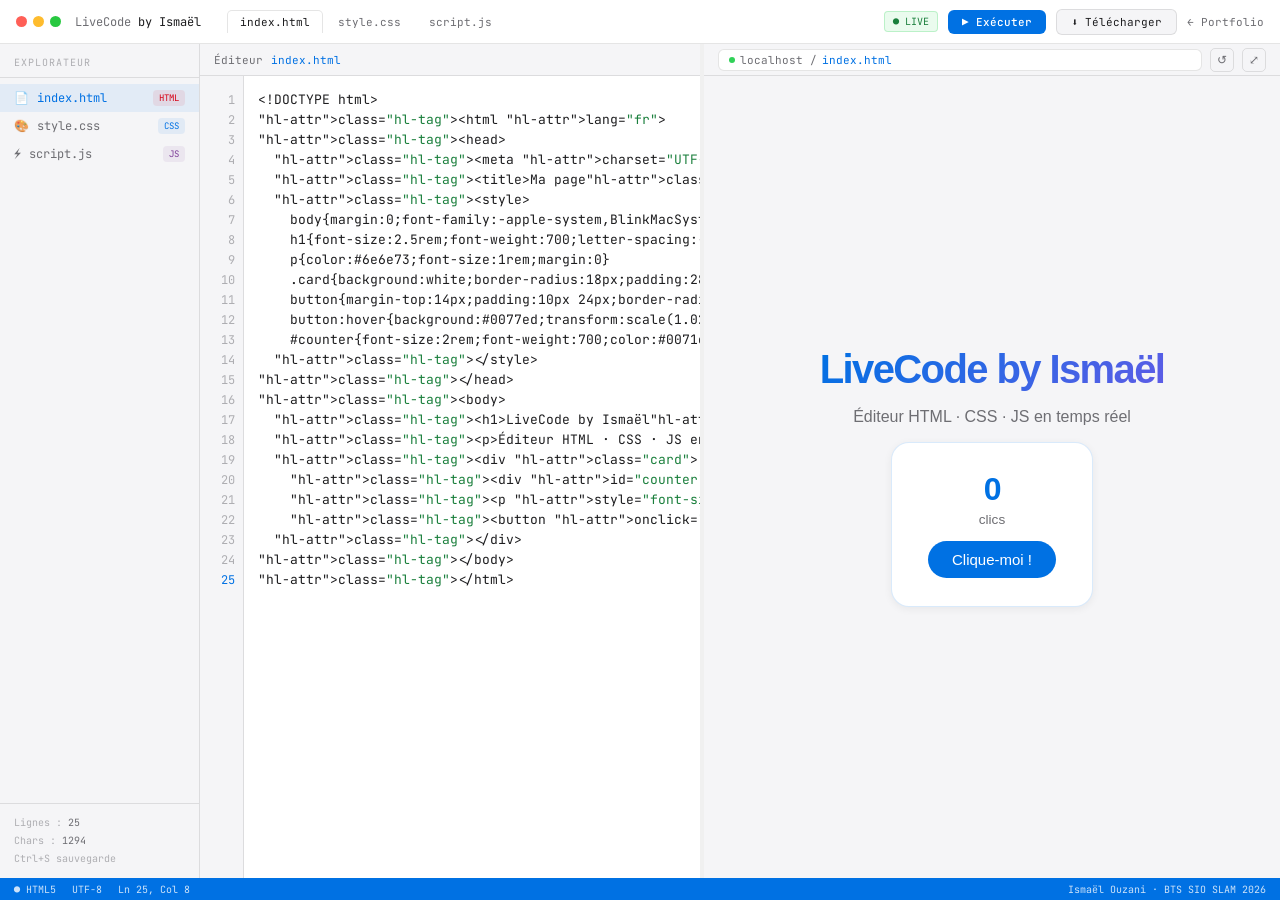
==== live-editor/index.html @ 73cd66b6 "Add files via upload" ====
<!DOCTYPE html>
<html lang="fr">
<head>
<meta charset="UTF-8">
<meta name="viewport" content="width=device-width, initial-scale=1.0">
<title>LiveCode — Ismaël Ouzani</title>
<link rel="icon" type="image/svg+xml" href="../favicon.svg">
<link rel="stylesheet" href="style.css">
</head>
<body style="display:flex;flex-direction:column;height:100vh">

<div class="toast" id="toast"></div>

<div class="topbar">
  <div class="mac-dots"><div class="dot d-red"></div><div class="dot d-yellow"></div><div class="dot d-green"></div></div>
  <span class="tb-title">LiveCode <span>by Ismaël</span></span>
  <div class="tb-tabs">
    <div class="tab active" onclick="switchTab('html')">index.html</div>
    <div class="tab" onclick="switchTab('css')">style.css</div>
    <div class="tab" onclick="switchTab('js')">script.js</div>
  </div>
  <div class="tb-right">
    <span class="live-badge">● LIVE</span>
    <button class="run-btn" onclick="forceRefresh()">▶ Exécuter</button>
    <button class="dl-btn" onclick="downloadAll()">⬇ Télécharger</button>
    <a href="../index.html" class="back-link">← Portfolio</a>
  </div>
</div>

<div style="display:flex;flex:1;overflow:hidden">
  <div class="sidebar">
    <div class="sb-head">Explorateur</div>
    <div class="file-list">
      <div class="file-item active" onclick="switchTab('html')">📄 <span style="flex:1">index.html</span><span class="file-lang fl-html">HTML</span></div>
      <div class="file-item" onclick="switchTab('css')">🎨 <span style="flex:1">style.css</span><span class="file-lang fl-css">CSS</span></div>
      <div class="file-item" onclick="switchTab('js')">⚡ <span style="flex:1">script.js</span><span class="file-lang fl-js">JS</span></div>
    </div>
    <div class="sb-info">
      <div class="sb-stat">Lignes : <span id="lineCount">—</span></div>
      <div class="sb-stat">Chars : <span id="charCount">—</span></div>
      <div class="sb-stat">Ctrl+S sauvegarde</div>
    </div>
  </div>

  <div class="editor-pane">
    <div class="editor-bar">
      <span style="font-family:var(--mono);font-size:11px;color:var(--muted)">Éditeur</span>
      <span class="eb-file" id="currentFile">index.html</span>
      <div class="mod-dot" id="modDot"></div>
    </div>
    <div class="editor-body">
      <div class="line-nums" id="lineNums"></div>
      <div class="code-area">
        <div class="hl" id="hlCode"></div>
        <textarea id="codeInput" spellcheck="false" autocorrect="off" autocapitalize="off"></textarea>
      </div>
    </div>
  </div>

  <div class="divider" id="divider"></div>

  <div class="preview-pane" id="previewPane">
    <div class="preview-bar">
      <div class="preview-url"><span class="pu-dot"></span>localhost / <span style="color:var(--blue)">index.html</span></div>
      <button class="pb-btn" onclick="forceRefresh()">↺</button>
      <button class="pb-btn" onclick="openFull()">⤢</button>
    </div>
    <iframe id="preview" sandbox="allow-scripts allow-same-origin"></iframe>
  </div>
</div>

<div class="statusbar">
  <div class="st">● HTML5</div>
  <div class="st">UTF-8</div>
  <div class="st" id="stCursor">Ln 1, Col 1</div>
  <div class="st r">Ismaël Ouzani · BTS SIO SLAM 2026</div>
</div>

<script src="script.js"></script>
</body>
</html>
---- live-editor/style.css ----
@import url('https://fonts.googleapis.com/css2?family=Inter:wght@300;400;500;600&family=JetBrains+Mono:wght@400;500&display=swap');
:root {
  --bg:#ffffff; --bg2:#f5f5f7; --bg3:#e8e8ed;
  --text:#1d1d1f; --muted:#6e6e73; --hint:#aeaeb2;
  --blue:#0071e3; --border:rgba(0,0,0,0.1); --border-l:rgba(0,0,0,0.06);
  --font:'Inter',-apple-system,sans-serif; --mono:'JetBrains Mono',monospace;
  --hl-tag:#d70015; --hl-attr:#0071e3; --hl-str:#1a7f3c;
  --hl-cmt:rgba(0,0,0,0.3); --hl-val:#7d3c98; --hl-kw:#d70015;
}
*{box-sizing:border-box;margin:0;padding:0}
html,body{height:100%;overflow:hidden}
body{font-family:var(--font);background:var(--bg);color:var(--text);-webkit-font-smoothing:antialiased}

.topbar{height:44px;background:rgba(255,255,255,0.85);border-bottom:0.5px solid var(--border);display:flex;align-items:center;padding:0 16px;gap:14px;backdrop-filter:blur(20px);flex-shrink:0;position:relative;z-index:10}
.mac-dots{display:flex;gap:6px}
.dot{width:11px;height:11px;border-radius:50%}
.d-red{background:#ff5f57}.d-yellow{background:#febc2e}.d-green{background:#28c840}
.tb-title{font-family:var(--mono);font-size:12px;color:var(--muted)}
.tb-title span{color:var(--text)}
.tb-tabs{display:flex;gap:2px;margin-left:12px}
.tab{font-family:var(--mono);font-size:11px;padding:4px 12px;border-radius:5px 5px 0 0;color:var(--muted);cursor:pointer;border:0.5px solid transparent;border-bottom:none;transition:all .15s;user-select:none}
.tab.active{background:var(--bg);color:var(--text);border-color:var(--border)}
.tb-right{margin-left:auto;display:flex;align-items:center;gap:10px}
.run-btn{display:flex;align-items:center;gap:6px;padding:5px 14px;background:var(--blue);border:none;border-radius:6px;color:#fff;font-family:var(--mono);font-size:11px;font-weight:500;cursor:pointer;transition:background .15s,transform .15s}
.run-btn:hover{background:#0077ed;transform:scale(1.01)}
.dl-btn{display:flex;align-items:center;gap:6px;padding:5px 14px;background:var(--bg2);border:0.5px solid var(--border);border-radius:6px;color:var(--text);font-family:var(--mono);font-size:11px;cursor:pointer;transition:all .15s}
.dl-btn:hover{background:var(--bg3)}
.live-badge{font-family:var(--mono);font-size:10px;padding:3px 8px;border-radius:4px;background:rgba(48,209,88,0.1);color:#1a7f3c;border:0.5px solid rgba(48,209,88,0.25)}
.back-link{font-family:var(--mono);font-size:11px;color:var(--muted);text-decoration:none;transition:color .15s}
.back-link:hover{color:var(--text)}

.workspace{display:flex;flex:1;overflow:hidden}

.sidebar{width:200px;background:var(--bg2);border-right:0.5px solid var(--border);flex-shrink:0;display:flex;flex-direction:column}
.sb-head{font-family:var(--mono);font-size:10px;color:var(--hint);letter-spacing:.1em;padding:12px 14px 8px;text-transform:uppercase;border-bottom:0.5px solid var(--border)}
.file-list{padding:6px 0;flex:1}
.file-item{display:flex;align-items:center;gap:8px;padding:6px 14px;font-family:var(--mono);font-size:12px;color:var(--muted);cursor:pointer;transition:background .15s,color .15s;user-select:none}
.file-item:hover{background:rgba(0,0,0,0.04);color:var(--text)}
.file-item.active{background:rgba(0,113,227,0.08);color:var(--blue)}
.file-lang{font-size:9px;padding:2px 6px;border-radius:4px;margin-left:auto}
.fl-html{background:rgba(215,0,21,0.08);color:#d70015}
.fl-css{background:rgba(0,113,227,0.08);color:var(--blue)}
.fl-js{background:rgba(125,60,152,0.08);color:#7d3c98}
.sb-info{padding:10px 14px;border-top:0.5px solid var(--border)}
.sb-stat{font-family:var(--mono);font-size:10px;color:var(--hint);line-height:1.8}
.sb-stat span{color:var(--muted)}

.editor-pane{flex:1;display:flex;flex-direction:column;overflow:hidden}
.editor-bar{height:32px;background:var(--bg2);border-bottom:0.5px solid var(--border);display:flex;align-items:center;padding:0 14px;gap:8px;flex-shrink:0}
.eb-file{font-family:var(--mono);font-size:11px;color:var(--blue)}
.mod-dot{width:6px;height:6px;border-radius:50%;background:#ff5f57;margin-left:auto;opacity:0;transition:opacity .3s}
.mod-dot.show{opacity:1}
.editor-body{flex:1;display:flex;overflow:hidden}
.line-nums{width:44px;background:var(--bg2);border-right:0.5px solid var(--border);padding:14px 0;overflow:hidden;flex-shrink:0;user-select:none}
.ln{font-family:var(--mono);font-size:12px;color:var(--hint);text-align:right;padding:0 8px;line-height:20px}
.ln.cur{color:var(--blue)}
.code-area{flex:1;background:var(--bg);position:relative;overflow:hidden}
textarea#codeInput{position:absolute;inset:0;width:100%;height:100%;background:transparent;border:none;outline:none;color:transparent;caret-color:var(--blue);font-family:var(--mono);font-size:13px;line-height:20px;padding:14px;resize:none;z-index:2;white-space:pre;overflow-wrap:normal;overflow:auto;tab-size:2}
.hl{position:absolute;inset:0;font-family:var(--mono);font-size:13px;line-height:20px;padding:14px;pointer-events:none;z-index:1;white-space:pre;overflow:hidden}
.hl-tag{color:var(--hl-tag)}.hl-attr{color:var(--hl-attr)}.hl-str{color:var(--hl-str)}.hl-cmt{color:var(--hl-cmt);font-style:italic}.hl-val{color:var(--hl-val)}.hl-kw{color:var(--hl-kw)}.hl-num{color:#7d3c98}

.divider{width:4px;background:var(--border-l);flex-shrink:0;cursor:col-resize;transition:background .2s}
.divider:hover{background:var(--blue)}

.preview-pane{width:45%;display:flex;flex-direction:column;flex-shrink:0}
.preview-bar{height:32px;background:var(--bg2);border-bottom:0.5px solid var(--border);display:flex;align-items:center;padding:0 14px;gap:8px;flex-shrink:0}
.preview-url{flex:1;background:var(--bg);border:0.5px solid var(--border);border-radius:6px;padding:3px 10px;font-family:var(--mono);font-size:11px;color:var(--muted);display:flex;align-items:center;gap:5px}
.pu-dot{width:6px;height:6px;border-radius:50%;background:#30d158}
.pb-btn{width:24px;height:24px;border-radius:5px;background:transparent;border:0.5px solid var(--border);color:var(--muted);font-size:12px;display:flex;align-items:center;justify-content:center;cursor:pointer;transition:all .15s}
.pb-btn:hover{border-color:var(--blue);color:var(--blue)}
iframe#preview{flex:1;border:none;background:#fff}

.statusbar{height:22px;background:var(--blue);display:flex;align-items:center;padding:0 14px;gap:16px;flex-shrink:0}
.st{font-family:var(--mono);font-size:10px;color:rgba(255,255,255,0.8);display:flex;align-items:center;gap:4px}
.st.r{margin-left:auto}

.toast{position:fixed;bottom:32px;left:50%;transform:translateX(-50%) translateY(12px);background:var(--text);border-radius:8px;padding:8px 18px;font-family:var(--mono);font-size:12px;color:#fff;opacity:0;transition:all .25s ease;z-index:1000;pointer-events:none;white-space:nowrap}
.toast.show{opacity:1;transform:translateX(-50%) translateY(0)}
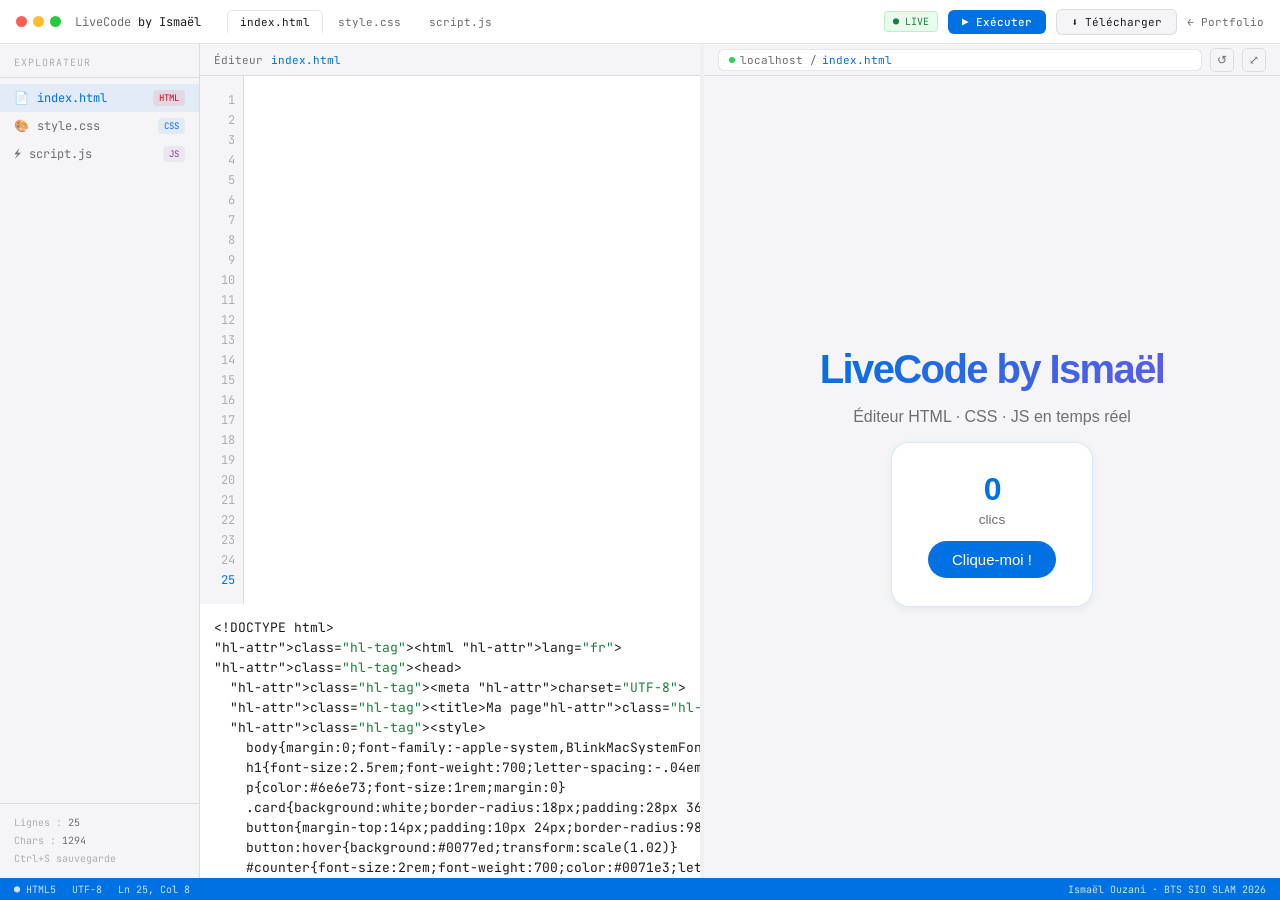
==== commit 94cfac7a: "changes" ====
--- a/live-editor/index.html
+++ b/live-editor/index.html
@@ -7,7 +7,7 @@
 <link rel="icon" type="image/svg+xml" href="../favicon.svg">
 <link rel="stylesheet" href="style.css">
 </head>
-<body style="display:flex;flex-direction:column;height:100vh">
+<body class="editor-body">
 
 <div class="toast" id="toast"></div>
 
@@ -27,13 +27,13 @@
   </div>
 </div>
 
-<div style="display:flex;flex:1;overflow:hidden">
+<div class="editor-layout">
   <div class="sidebar">
     <div class="sb-head">Explorateur</div>
     <div class="file-list">
-      <div class="file-item active" onclick="switchTab('html')">📄 <span style="flex:1">index.html</span><span class="file-lang fl-html">HTML</span></div>
-      <div class="file-item" onclick="switchTab('css')">🎨 <span style="flex:1">style.css</span><span class="file-lang fl-css">CSS</span></div>
-      <div class="file-item" onclick="switchTab('js')">⚡ <span style="flex:1">script.js</span><span class="file-lang fl-js">JS</span></div>
+      <div class="file-item active" onclick="switchTab('html')">📄 <span class="file-name">index.html</span><span class="file-lang fl-html">HTML</span></div>
+      <div class="file-item" onclick="switchTab('css')">🎨 <span class="file-name">style.css</span><span class="file-lang fl-css">CSS</span></div>
+      <div class="file-item" onclick="switchTab('js')">⚡ <span class="file-name">script.js</span><span class="file-lang fl-js">JS</span></div>
     </div>
     <div class="sb-info">
       <div class="sb-stat">Lignes : <span id="lineCount">—</span></div>
@@ -44,7 +44,7 @@
 
   <div class="editor-pane">
     <div class="editor-bar">
-      <span style="font-family:var(--mono);font-size:11px;color:var(--muted)">Éditeur</span>
+      <span class="editor-label">Éditeur</span>
       <span class="eb-file" id="currentFile">index.html</span>
       <div class="mod-dot" id="modDot"></div>
     </div>
@@ -61,7 +61,7 @@
 
   <div class="preview-pane" id="previewPane">
     <div class="preview-bar">
-      <div class="preview-url"><span class="pu-dot"></span>localhost / <span style="color:var(--blue)">index.html</span></div>
+      <div class="preview-url"><span class="pu-dot"></span>localhost / <span class="pu-file">index.html</span></div>
       <button class="pb-btn" onclick="forceRefresh()">↺</button>
       <button class="pb-btn" onclick="openFull()">⤢</button>
     </div>
--- a/live-editor/style.css
+++ b/live-editor/style.css
@@ -76,3 +76,10 @@
 
 .toast{position:fixed;bottom:32px;left:50%;transform:translateX(-50%) translateY(12px);background:var(--text);border-radius:8px;padding:8px 18px;font-family:var(--mono);font-size:12px;color:#fff;opacity:0;transition:all .25s ease;z-index:1000;pointer-events:none;white-space:nowrap}
 .toast.show{opacity:1;transform:translateX(-50%) translateY(0)}
+
+/* ── Classes remplaçant les styles inline ── */
+.editor-body { display: flex; flex-direction: column; height: 100vh; }
+.editor-layout { display: flex; flex: 1; overflow: hidden; }
+.file-name { flex: 1; }
+.editor-label { font-family: var(--mono); font-size: 11px; color: var(--muted); }
+.pu-file { color: var(--blue); }
